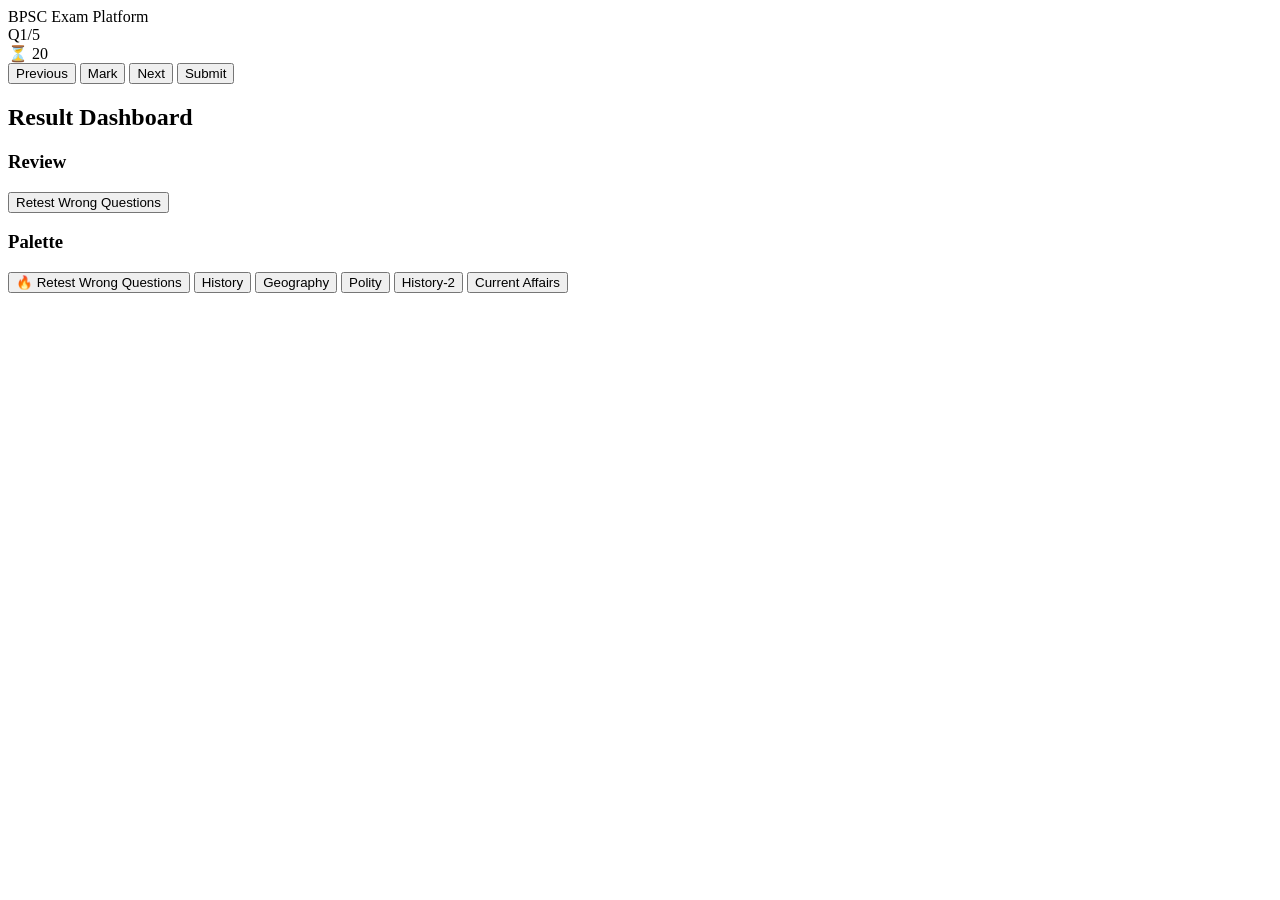
==== index.html @ 9e4aba36 "Rename Current.html to index.html" ====
<!DOCTYPE html>
<html lang="en">
<head>
<meta charset="UTF-8">
<title>BPSC Exam Pro</title>
<link rel="stylesheet" href="style.css">
</head>

<body>

<div class="header">
    <div>BPSC Exam Platform</div>
    <div id="status">Q1/5</div>
    <div id="timerText">⏳ 20</div>
</div>

<div class="progress">
    <div class="progress-bar" id="bar"></div>
</div>

<div class="timer-bar" id="timerBar"></div>

<div class="app">

<!-- MAIN -->
<div class="main">

<div class="box" id="quizBox">

    <div id="qText"></div>
    <div id="options"></div>

    <div class="btns">
        <button onclick="prev()">Previous</button>
        <button onclick="mark()">Mark</button>
        <button onclick="next()">Next</button>
        <button onclick="submitQuiz()">Submit</button>
    </div>

</div>

<!-- RESULT -->
<div class="result" id="resultBox">
    <h2>Result Dashboard</h2>
    <div id="scoreText"></div>
    <div id="accuracy"></div>

    <h3>Review</h3>
    <div id="review"></div>

    <button onclick="retestWrong()">Retest Wrong Questions</button>
</div>

</div>

<!-- SIDEBAR -->
<div class="sidebar">
    <h3>Palette</h3>
    <div class="palette" id="palette"></div>
</div>

</div>

<script src="script.js"></script>
</body>
</html>

<button onclick="retestWrong()" class="retest">
🔥 Retest Wrong Questions
</button>

<button onclick="loadTopic('history')">History</button>
<button onclick="loadTopic('geography')">Geography</button>
<button onclick="loadTopic('polity')">Polity</button>
<button onclick="loadTopic('history2')">History-2</button>
<button onclick="loadTopic('current')">Current Affairs</button>
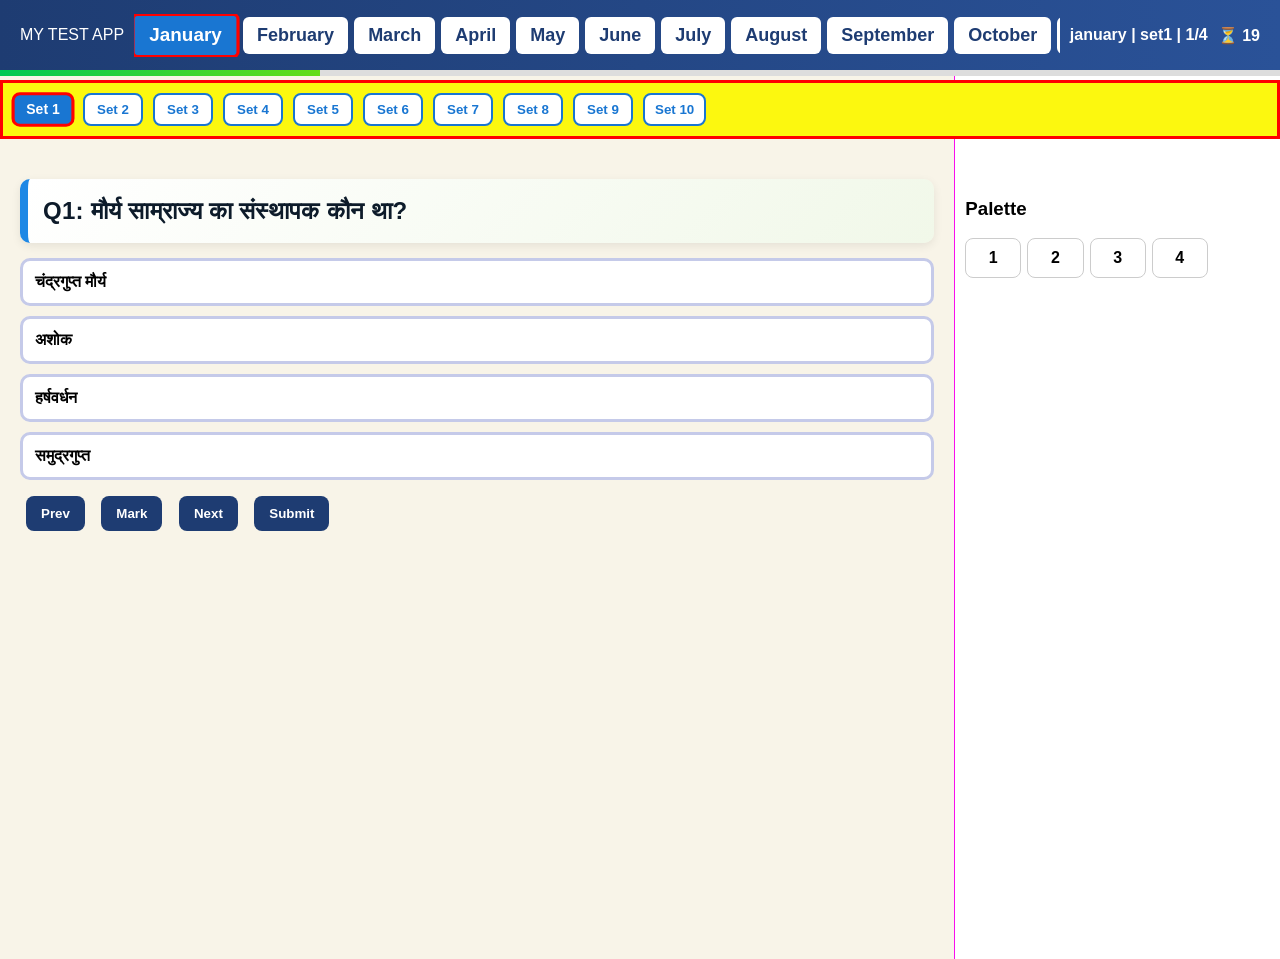
==== commit 13f265d3: "Update index.html" ====
--- a/index.html
+++ b/index.html
@@ -2,17 +2,36 @@
 <html lang="en">
 <head>
 <meta charset="UTF-8">
-<title>BPSC Exam Pro</title>
+<meta name="viewport" content="width=device-width, initial-scale=1.0">
+
+<title>MY TEST APP</title>
 <link rel="stylesheet" href="style.css">
+<script src="script.js" defer></script>
 </head>
 
 <body>
 
-<div class="header">
-    <div>BPSC Exam Platform</div>
-    <div id="status">Q1/5</div>
+<header class="header">
+    <div class="logo">MY TEST APP</div>
+
+    <nav class="topics">
+        <button class="topic-btn" data-topic="january">January</button>
+        <button class="topic-btn" data-topic="february">February</button>
+        <button class="topic-btn" data-topic="march">March</button>
+        <button class="topic-btn" data-topic="april">April</button>
+        <button class="topic-btn" data-topic="may">May</button>
+        <button class="topic-btn" data-topic="june">June</button>
+        <button class="topic-btn" data-topic="july">July</button>
+        <button class="topic-btn" data-topic="august">August</button>
+        <button class="topic-btn" data-topic="september">September</button>
+        <button class="topic-btn" data-topic="october">October</button>
+        <button class="topic-btn" data-topic="november">November</button>
+        <button class="topic-btn" data-topic="december">December</button>
+    </nav>
+
+    <div id="status">Ready</div>
     <div id="timerText">⏳ 20</div>
-</div>
+</header>
 
 <div class="progress">
     <div class="progress-bar" id="bar"></div>
@@ -20,18 +39,31 @@
 
 <div class="timer-bar" id="timerBar"></div>
 
+<!-- SETS -->
+<div class="set-bar" style="border:3px solid red;background:#fcf80f;">
+    <button class="set-btn" data-set="set1">Set 1</button>
+    <button class="set-btn" data-set="set2">Set 2</button>
+    <button class="set-btn" data-set="set3">Set 3</button>
+    <button class="set-btn" data-set="set4">Set 4</button>
+    <button class="set-btn" data-set="set5">Set 5</button>
+    <button class="set-btn" data-set="set6">Set 6</button>
+    <button class="set-btn" data-set="set7">Set 7</button>
+    <button class="set-btn" data-set="set8">Set 8</button>
+    <button class="set-btn" data-set="set9">Set 9</button>
+    <button class="set-btn" data-set="set10">Set 10</button>
+</div>
+
 <div class="app">
 
-<!-- MAIN -->
-<div class="main">
+<main class="main">
 
-<div class="box" id="quizBox">
+<div id="quizBox">
 
-    <div id="qText"></div>
+    <div id="qText">Select a quiz to start</div>
     <div id="options"></div>
 
     <div class="btns">
-        <button onclick="prev()">Previous</button>
+        <button onclick="prev()">Prev</button>
         <button onclick="mark()">Mark</button>
         <button onclick="next()">Next</button>
         <button onclick="submitQuiz()">Submit</button>
@@ -39,38 +71,26 @@
 
 </div>
 
-<!-- RESULT -->
-<div class="result" id="resultBox">
-    <h2>Result Dashboard</h2>
+<div id="resultBox" style="display:none;">
+    <h2>Result</h2>
     <div id="scoreText"></div>
-    <div id="accuracy"></div>
+<div id="review"></div>
+</div>
 
-    <h3>Review</h3>
-    <div id="review"></div>
+</main>
 
-    <button onclick="retestWrong()">Retest Wrong Questions</button>
-</div>
+<aside class="sidebar">
+    <h3>Palette</h3>
+    <div id="palette">No questions loaded</div>
+</aside>
 
 </div>
 
-<!-- SIDEBAR -->
-<div class="sidebar">
-    <h3>Palette</h3>
-    <div class="palette" id="palette"></div>
-</div>
 
-</div>
-
-<script src="script.js"></script>
 </body>
 </html>
 
-<button onclick="retestWrong()" class="retest">
-🔥 Retest Wrong Questions
-</button>
 
-<button onclick="loadTopic('history')">History</button>
-<button onclick="loadTopic('geography')">Geography</button>
-<button onclick="loadTopic('polity')">Polity</button>
-<button onclick="loadTopic('history2')">History-2</button>
-<button onclick="loadTopic('current')">Current Affairs</button>
+
+
+
--- a/style.css
+++ b/style.css
@@ -0,0 +1,484 @@
+body{
+    margin:0;
+    font-family:Arial;
+    background:#F8F4E8;
+}
+
+/* ================= APP LAYOUT ================= */
+.app{
+    display:flex;
+    height:100vh;
+}
+
+/* ================= HEADER ================= */
+.header{
+    position:fixed;
+    top:0;
+    left:0;
+    right:0;
+    height:70px;
+    overflow:hidden;
+
+    background:linear-gradient(90deg,#1e3c72,#2a5298);
+    color:white;
+
+    display:flex;
+    align-items:center;
+    gap:10px;
+
+    padding:0 20px;
+    z-index:1000;
+}
+
+/* TOPICS (MONTH BUTTONS) */
+/* TOPICS */
+.topics{
+    flex:1;
+    min-width:0;
+
+    display:flex;
+    flex-wrap:nowrap;
+
+    overflow-x:auto;
+    overflow-y:hidden;
+
+    white-space:nowrap;
+    gap:6px;
+
+    scrollbar-width:none;
+
+    align-items:center;
+}
+
+.topics::-webkit-scrollbar{
+    display:none;
+}
+
+.topics::-webkit-scrollbar{
+    display:none;
+}
+
+.topic-btn{
+    flex:0 0 auto;
+
+    font-size:18px;      /* text बड़ा */
+    font-weight:900;     /* extra bold */
+
+    padding:8px 14px;    /* button भी थोड़ा बड़ा */
+
+    border:none;
+    border-radius:6px;
+
+    background:white;
+    color:#1e3c72;
+
+    cursor:pointer;
+    transition:0.2s;
+}
+
+.topic-btn:hover{
+    background:#ecee5d;
+    color:rgb(82, 5, 248);
+}
+.active-btn{
+    background:hsl(60, 14%, 99%);
+    color:lab(55.11% 87.63 -31.84);
+    font-weight:bold;
+    transform:scale(1.1);
+}
+
+/* STATUS + TIMER */
+#status, #timerText{
+    font-weight:800;
+}
+
+/* ================= PROGRESS BAR ================= */
+.progress{
+    position:fixed;
+    top:70px;
+    left:0;
+    right:0;
+    height:6px;
+    background:#ddd;
+    z-index:999;
+}
+
+.progress-bar{
+    height:100%;
+    width:100%;
+    background:linear-gradient(90deg,#00c853,#64dd17);
+    transition:0.3s;
+}
+
+/* ================= SETS ================= */
+.set-bar{
+    display:flex;
+    justify-content:flex-start;
+    gap:10px;
+    padding:10px;
+    background:#f5f5f5;
+
+    flex-wrap:nowrap;
+    overflow-x:auto;
+    overflow-y:hidden;
+    white-space:nowrap;
+
+    position:sticky;
+    top:80px;
+    z-index:10;
+
+    scrollbar-width:none;
+}
+
+.set-bar::-webkit-scrollbar{
+    display:none;
+}
+
+.set-btn{
+    padding:6px 10px;
+    min-width:60px;
+
+    border-radius:8px;
+    border:2px solid #1976d2;
+    background:white;
+    color:#1976d2;
+    font-weight:bold;
+    cursor:pointer;
+    transition:0.2s;
+
+    flex:0 0 auto;
+}
+
+.set-btn:hover{
+    background:#1976d2;
+    color:white;
+    transform:scale(1.05);
+}
+
+.set-active{
+    background:#1976d2;
+    color:white;
+    box-shadow:0 4px 10px rgba(0,0,0,0.2);
+}
+
+.active-btn{
+    background:#1976d2 !important;
+    color:white !important;
+    border:3px solid red !important;
+    font-weight:bold;
+    transform:scale(1.05);
+}
+
+/* ================= MAIN ================= */
+.main{
+    flex:3;
+    padding:120px 20px 20px;
+}
+
+/* QUESTION BOX */
+.question-box{
+    background:linear-gradient(135deg,#ffffff,#f1f8e9);
+    padding:25px;
+    border-radius:15px;
+    box-shadow:0 5px 15px rgba(0,0,0,0.15);
+}
+
+/* QUESTION TEXT (FIXED COMPATIBILITY) */
+#qText{
+    font-size:24px;
+    font-weight:900;
+    color:#0d1b2a;
+    margin-bottom:15px;
+    line-height:1.4;
+    letter-spacing:0.3px;
+    background:linear-gradient(135deg,#ffffff,#f1f8e9);
+    padding:15px;
+    border-radius:10px;
+    border-left:8px solid #1e88e5;
+    box-shadow:0 3px 10px rgba(0,0,0,0.08);
+}
+
+/* OPTIONS */
+.option{
+    padding:12px;
+    margin:10px 0;
+    border-radius:10px;
+    border:3px solid #c5cae9;
+    cursor:pointer;
+    font-weight:bold;
+    font-size:16px;
+    transition:0.3s;
+    background:#fff;
+}
+
+.option:hover{
+    transform:scale(1.02);
+    background:#e3f2fd;
+    border-color:#42a5f5;
+}
+
+/* SELECTED OPTION */
+.selected{
+    background:linear-gradient(90deg,#43a047,#66bb6a);
+    color:white;
+    border-color:#2e7d32;
+}
+
+/* ================= BUTTONS (PREV / NEXT / MARK / SUBMIT) ================= */
+.btns button{
+    margin:6px;
+    padding:10px 15px;
+    border:none;
+    cursor:pointer;
+    border-radius:8px;
+    font-weight:bold;
+    transition:0.2s;
+    background:#1e3c72;
+    color:white;
+}
+
+.btns button:hover{
+    transform:scale(1.05);
+    background:#2a5298;
+}
+
+/* SUBMIT SPECIAL */
+.submit{
+    background:linear-gradient(90deg,#e53935,#ef5350) !important;
+}
+
+/* ================= SIDEBAR ================= */
+.sidebar{
+    flex:1;
+    background:white;
+    padding:120px 10px 10px;
+    border-left:1px solid #fa0dee;
+}
+
+/* PALETTE GRID */
+#palette{
+    display:grid;
+    grid-template-columns:repeat(5,1fr);
+    gap:6px;
+}
+
+/* QUESTION NAV BUTTON */
+.qbtn{
+    padding:10px;
+    border-radius:8px;
+    text-align:center;
+    cursor:pointer;
+    font-weight:bold;
+    border:1px solid #ccc;
+    transition:0.2s;
+    position:relative;
+}
+
+.qbtn:hover{
+    transform:scale(1.15);
+}
+
+/* ICON INSIDE QUESTION BUTTON */
+.qbtn span{
+    position:absolute;
+    right:6px;
+    top:4px;
+    font-size:11px;
+}
+
+/* ================= STATES ================= */
+.warning{
+    color:#d50000;
+    animation:blink 0.7s infinite;
+    font-weight:900;
+}
+
+.green{ color:green; font-weight:bold; }
+.red{ color:red; font-weight:bold; }
+
+@keyframes blink{
+    50%{opacity:0.2;}
+}
+
+/* ANSWER STATES */
+.correct{
+    background:#2e7d32;
+    color:white;
+    border:2px solid #1b5e20;
+}
+
+.wrong{
+    background:#d32f2f;
+    color:white;
+    border:3px solid #ff1744;
+    box-shadow:0 0 10px rgba(255,0,0,0.4);
+}
+
+.marked{
+    background:hsl(133, 92%, 49%);
+    color:rgb(232, 22, 22);
+}
+
+.answered{
+    background:#1976d2;
+    color:white;
+}
+
+/* RETEST BUTTON */
+.retest{
+    margin-top:15px;
+    padding:12px 16px;
+    border:none;
+    border-radius:10px;
+    font-weight:bold;
+    cursor:pointer;
+    color:white;
+    background:linear-gradient(135deg,#7b1fa2,#ba68c8);
+    box-shadow:0 4px 12px rgba(0,0,0,0.2);
+    transition:0.3s;
+}
+
+.retest:hover{
+    transform:scale(1.05);
+    box-shadow:0 8px 20px rgba(0,0,0,0.3);
+}
+
+
+/* ================= MOBILE ================= */
+@media screen and (max-width:768px){
+
+.app{
+    flex-direction:column;
+}
+
+.header{
+    display:block !important;
+    height:auto !important;
+    overflow:visible !important;
+    padding:10px !important;
+}
+
+/* MONTH SCROLL */
+.topics{
+    display:flex !important;
+    width:100% !important;
+    overflow-x:scroll !important;
+    white-space:nowrap !important;
+    border:3px solid red !important; /* test */
+}
+
+.topic-btn{
+    display:inline-block !important;
+    flex:none !important;
+}
+
+/* PROGRESS BAR */
+.progress{
+    top:134px !important;
+}
+
+/* SET SCROLL */
+.set-bar{
+    position:fixed !important;
+    top:140px !important;
+    left:0;
+    right:0;
+
+    display:flex !important;
+    flex-wrap:nowrap !important;
+    overflow-x:auto !important;
+    overflow-y:hidden !important;
+
+    white-space:nowrap !important;
+    justify-content:flex-start !important;
+
+    background:#f5f5f5;
+    z-index:1001 !important;
+
+    scrollbar-width:none;
+}
+
+.set-bar::-webkit-scrollbar{
+    display:none;
+}
+
+.set-btn{
+    flex:0 0 auto !important;
+    min-width:90px;
+}
+
+/* QUESTION AREA */
+.main{
+    flex:none;
+    width:100%;
+    padding:220px 10px 10px;
+}
+
+/* PALETTE */
+.sidebar{
+    flex:none;
+    width:100%;
+    padding:10px;
+    border-left:none;
+    border-top:1px solid hwb(270 6% 4%);
+
+    max-height:300px;
+    overflow-y:auto;
+}
+
+#palette{
+    grid-template-columns:repeat(5,1fr);
+}
+
+#qText{
+    font-size:18px;
+}
+
+.option{
+    font-size:15px;
+}
+
+
+
+
+
+}
+.result-correct{
+    background:#e8f5e9;
+    border:2px solid #2e7d32;
+    padding:12px;
+    margin:10px 0;
+    border-radius:10px;
+    font-weight:bold;
+}
+
+.result-wrong{
+    background:#ffebee;
+    border:2px solid #d32f2f;
+    padding:12px;
+    margin:10px 0;
+    border-radius:10px;
+    font-weight:bold;
+}
+
+.result-wrong .correct-answer{
+    color:green;
+    font-weight:bold;
+}
+
+.question{
+    color:#000;
+    font-weight:900;
+}
+
+.statement{
+    color:#1565C0;
+    font-weight:bold;
+    display:block;
+    margin:0;
+    padding:0;
+    line-height:1.2;
+}
+
+
+
